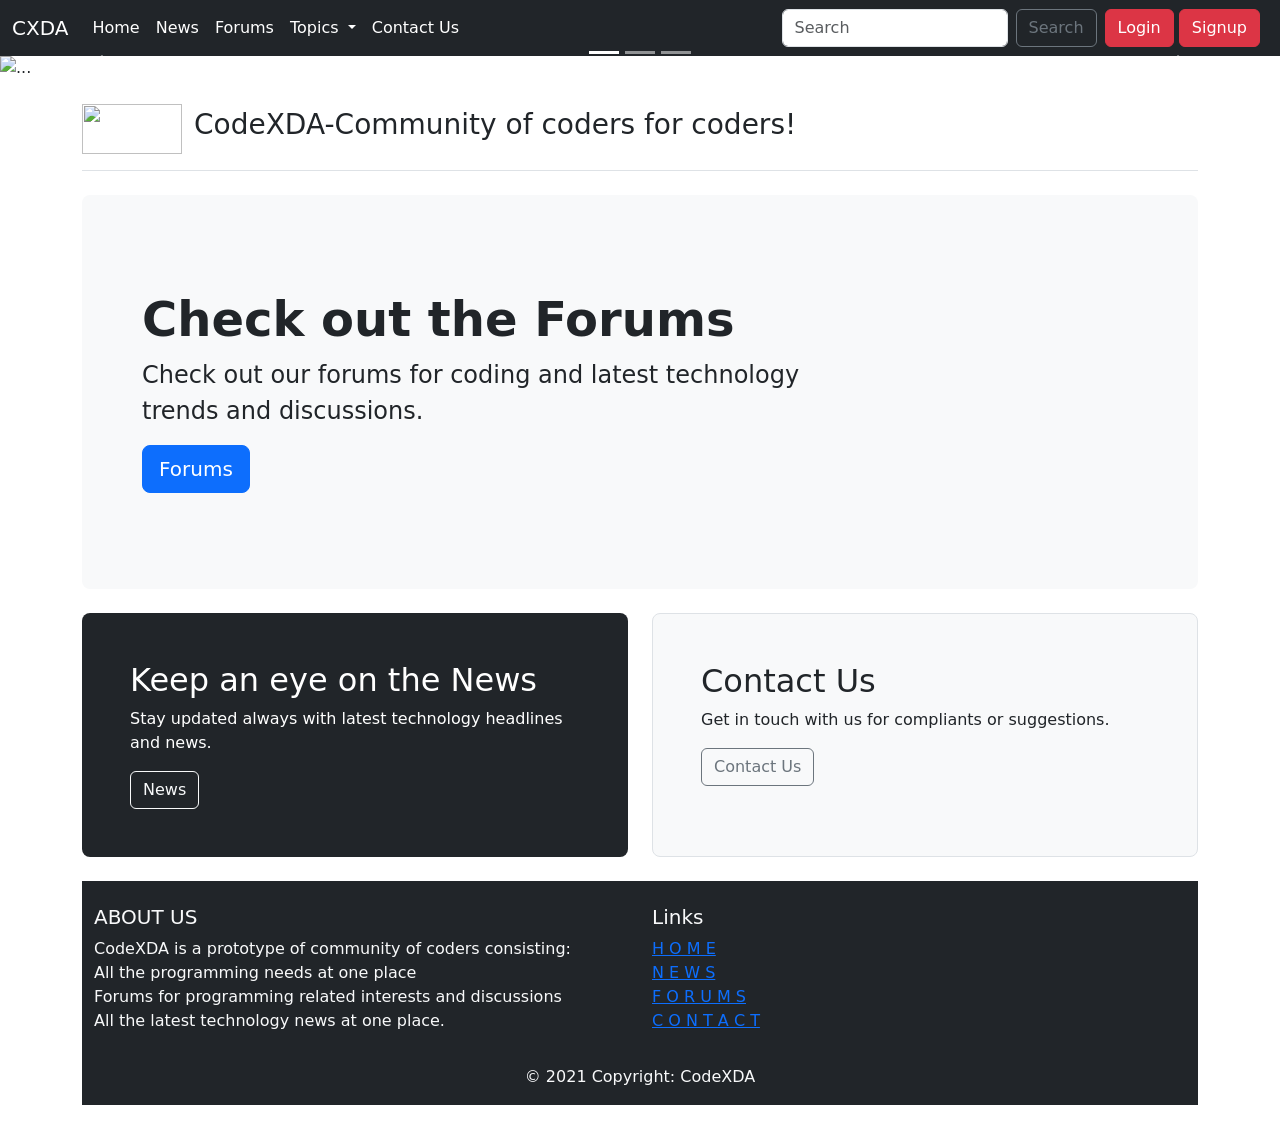
==== index.html @ 7402e962 "Update index.html" ====
<!doctype html>
<html lang="en">

<head>
    <!-- Required meta tags -->
    <meta charset="utf-8">
    <meta name="viewport" content="width=device-width, initial-scale=1">

    <!-- Bootstrap CSS -->
    <link href="https://cdn.jsdelivr.net/npm/bootstrap@5.0.1/dist/css/bootstrap.min.css" rel="stylesheet"
        integrity="sha384-+0n0xVW2eSR5OomGNYDnhzAbDsOXxcvSN1TPprVMTNDbiYZCxYbOOl7+AMvyTG2x" crossorigin="anonymous">

    <title>CodeXDA</title>
    <meta name="theme-color" content="#ff0000"/>
    <link rel="manifest" href="/CodeXDA/manifest.json">
    <script src="/CodeXDA/app.js"></script>
</head>

<body>
    <nav class="navbar navbar-expand-lg navbar-dark bg-dark">
        <div class="container-fluid">
            <a class="navbar-brand" href="#">CXDA</a>
            <button class="navbar-toggler" type="button" data-bs-toggle="collapse"
                data-bs-target="#navbarSupportedContent" aria-controls="navbarSupportedContent" aria-expanded="false"
                aria-label="Toggle navigation">
                <span class="navbar-toggler-icon"></span>
            </button>
            <div class="collapse navbar-collapse" id="navbarSupportedContent">
                <ul class="navbar-nav me-auto mb-2 mb-lg-0">
                    <li class="nav-item">
                        <a class="nav-link active" aria-current="page" href="/CodeXDA/index.html">Home</a>
                    </li>
                    <li class="nav-item">
                        <a class="nav-link active" href="/CodeXDA/News.html">News</a>
                    </li>
                    <li class="nav-item">
                        <a class="nav-link active" href="/CodeXDA/Forums.html">Forums</a>
                    </li>
                    <li class="nav-item dropdown">
                        <a class="nav-link active dropdown-toggle" href="#" id="navbarDropdown" role="button"
                            data-bs-toggle="dropdown" aria-expanded="false">
                            Topics
                        </a>
                        <ul class="dropdown-menu" aria-labelledby="navbarDropdown">
                            <li><a class="dropdown-item" href="#">Core Programming</a></li>
                            <li><a class="dropdown-item" href="#">Web development</a></li>
                            <li><a class="dropdown-item" href="#">Front End</a></li>
                            <li><a class="dropdown-item" href="#">Back End</a></li>
                            <li>
                                <hr class="dropdown-divider">
                            </li>
                            <li><a class="dropdown-item" href="#">MORE</a></li>
                        </ul>
                    </li>
                    <li class="nav-item">
                        <a class="nav-link active" href="/CodeXDA/Contact.html">Contact Us</a>
                    </li>
                </ul>
                <form class="d-flex">
                    <input class="form-control me-2" type="search" placeholder="Search" aria-label="Search">
                    <button class="btn btn-outline-secondary" type="submit">Search</button>
                </form>
                <div class="mx-2">
                    <button class="btn btn-danger" data-bs-toggle="modal" data-bs-target="#loginModal">Login</button>
                    <button class="btn btn-danger" data-bs-toggle="modal" data-bs-target="#signupModal">Signup</button>
                </div>
            </div>
        </div>
    </nav>


    <!-- Modal -->
    <div class="modal fade" id="loginModal" tabindex="-1" aria-labelledby="loginModalLabel" aria-hidden="true">
        <div class="modal-dialog">
            <div class="modal-content">
                <div class="modal-header">
                    <h5 class="modal-title" id="login
                    ModalLabel">Login to CXDA</h5>
                    <button type="button" class="btn-close" data-bs-dismiss="modal" aria-label="Close"></button>
                </div>
                <div class="modal-body">
                    <form>
                        <div class="mb-3">
                            <label for="InputEmail1" class="form-label">Email address</label>
                            <input type="email" class="form-control" id="InputEmail1"
                                aria-describedby="emailHelp">
                            <div id="emailHelp" class="form-text">We'll never share your email with anyone else.</div>
                        </div>
                        <div class="mb-3">
                            <label for="InputPassword1" class="form-label">Password</label>
                            <input type="password" class="form-control" id="InputPassword1">
                        </div>
                        <div class="mb-3 form-check">
                            <input type="checkbox" class="form-check-input" id="Check1">
                            <label class="form-check-label" for="Check1">Remember me on this device.</label>
                        </div>
                        <button type="submit" class="btn btn-primary">Submit</button>
                    </form>
                </div>
                <div class="modal-footer">
                    <button type="button" class="btn btn-secondary" data-bs-dismiss="modal">Close</button>
                </div>
            </div>
        </div>
    </div>



    <!-- Modal -->
    <div class="modal fade" id="signupModal" tabindex="-1" aria-labelledby="signupModalLabel" aria-hidden="true">
        <div class="modal-dialog">
            <div class="modal-content">
                <div class="modal-header">
                    <h5 class="modal-title" id="signupModalLabel">Get an CXDA account</h5>
                    <button type="button" class="btn-close" data-bs-dismiss="modal" aria-label="Close"></button>
                </div>
                <div class="modal-body">
                    <form>
                        <div class="mb-3">
                            <label for="FormControlTextarea1" class="form-label">Full Name</label>
                            <textarea class="form-control" id="FormControlTextarea1" rows="1"></textarea>
                        </div>
                        <div class="mb-3">
                            <label for="exampleInputEmail" class="form-label">Email address</label>
                            <input type="email" class="form-control" id="exampleInputEmail"
                                aria-describedby="emailHelp">
                            <div id="emailHelp" class="form-text">We'll never share your email with anyone else.</div>
                        </div>
                        <div class="mb-3">
                            <label for="exampleInputPassword1" class="form-label">Password</label>
                            <input type="password" class="form-control" id="exampleInputPassword1">
                        </div>
                        <div class="mb-3">
                            <label for="InputPassword2" class="form-label">Confirm Password</label>
                            <input type="password" class="form-control" id="InputPassword2">
                        </div>
                        <button type="submit" class="btn btn-primary">Create account</button>
                    </form>
                </div>
                <div class="modal-footer">
                    <button type="button" class="btn btn-secondary" data-bs-dismiss="modal">Close</button>
                </div>
            </div>
        </div>
    </div>

    <div id="carouselExampleCaptions" class="carousel slide" data-bs-ride="carousel">
        <div class="carousel-indicators">
            <button type="button" data-bs-target="#carouselExampleCaptions" data-bs-slide-to="0" class="active"
                aria-current="true" aria-label="Slide 1"></button>
            <button type="button" data-bs-target="#carouselExampleCaptions" data-bs-slide-to="1"
                aria-label="Slide 2"></button>
            <button type="button" data-bs-target="#carouselExampleCaptions" data-bs-slide-to="2"
                aria-label="Slide 3"></button>
        </div>
        <div class="carousel-inner">
            <div class="carousel-item active">
                <img src="/CodeXDA/images/1.jpg" class="d-block w-100" alt="...">
                <div class="carousel-caption d-none d-md-block">
                    <h2>All about Programming</h2>
                    <p>All the coding you want in one place.</p>
                </div>
            </div>
            <div class="carousel-item">
                <img src="/CodeXDA/images/2.jpg" class="d-block w-100" alt="...">
                <div class="carousel-caption d-none d-md-block">
                    <h2>Programming Forums</h2>
                    <p>Forums for programming interests and discussions.</p>
                </div>
            </div>
            <div class="carousel-item">
                <img src="https://source.unsplash.com/1600x600/?computer,technology,cryptocurrency"
                    class="d-block w-100" alt="...">
                <div class="carousel-caption d-none d-md-block">
                    <h1>Tech News</h1>
                    <h5>Latest technology trends and news.</h5>
                </div>
            </div>
        </div>
        <button class="carousel-control-prev" type="button" data-bs-target="#carouselExampleCaptions"
            data-bs-slide="prev">
            <span class="carousel-control-prev-icon" aria-hidden="true"></span>
            <span class="visually-hidden">Previous</span>
        </button>
        <button class="carousel-control-next" type="button" data-bs-target="#carouselExampleCaptions"
            data-bs-slide="next">
            <span class="carousel-control-next-icon" aria-hidden="true"></span>
            <span class="visually-hidden">Next</span>
        </button>
    </div>

    <div class="container py-4">
        <header class="pb-3 mb-4 border-bottom">
            <a href="/" class="d-flex align-items-center text-dark text-decoration-none">
                <img src="/CodeXDA/images/logo.jpg" alt="" class="src" width="100" height="50" class="me-2" viewBox="0 0 118 94"
                    role="img">
                <title>CodeXDA</title>
                <path fill-rule="evenodd" clip-rule="evenodd"
                    d="M24.509 0c-6.733 0-11.715 5.893-11.492 12.284.214 6.14-.064 14.092-2.066 20.577C8.943 39.365 5.547 43.485 0 44.014v5.972c5.547.529 8.943 4.649 10.951 11.153 2.002 6.485 2.28 14.437 2.066 20.577C12.794 88.106 17.776 94 24.51 94H93.5c6.733 0 11.714-5.893 11.491-12.284-.214-6.14.064-14.092 2.066-20.577 2.009-6.504 5.396-10.624 10.943-11.153v-5.972c-5.547-.529-8.934-4.649-10.943-11.153-2.002-6.484-2.28-14.437-2.066-20.577C105.214 5.894 100.233 0 93.5 0H24.508zM80 57.863C80 66.663 73.436 72 62.543 72H44a2 2 0 01-2-2V24a2 2 0 012-2h18.437c9.083 0 15.044 4.92 15.044 12.474 0 5.302-4.01 10.049-9.119 10.88v.277C75.317 46.394 80 51.21 80 57.863zM60.521 28.34H49.948v14.934h8.905c6.884 0 10.68-2.772 10.68-7.727 0-4.643-3.264-7.207-9.012-7.207zM49.948 49.2v16.458H60.91c7.167 0 10.964-2.876 10.964-8.281 0-5.406-3.903-8.178-11.425-8.178H49.948z"
                    fill="currentColor"></path>
                <div class="container">
                    <span class="fs-4">
                        <h3>CodeXDA-Community of coders for coders!</h3>
                    </span>
                </div>
            </a>

        </header>

        <div class="p-5 mb-4 bg-light rounded-3">
            <div class="container-fluid py-5">
                <h1 class="display-5 fw-bold">Check out the Forums</h1>
                <p class="col-md-8 fs-4">Check out our forums for coding and latest technology trends and discussions.
                </p>
                <a href="/CodeXDA/Forums.html" class="btn btn-primary btn-lg" type="button">Forums</a>
            </div>
        </div>

        <div class="row align-items-md-stretch">
            <div class="col-md-6">
                <div class="h-100 p-5 text-white bg-dark rounded-3">
                    <h2>Keep an eye on the News</h2>
                    <p>Stay updated always with latest technology headlines and news.</p>
                    <a href="/CodeXDA/News.html" class="btn btn-outline-light" type="button">News</a>
                </div>
            </div>
            <div class="col-md-6">
                <div class="h-100 p-5 bg-light border rounded-3">
                    <h2>Contact Us</h2>
                    <p>Get in touch with us for compliants or suggestions.</p>
                    <a href="/CodeXDA/Contact.html" class="btn btn-outline-secondary" type="button">Contact Us</a>
                </div>
            </div>
        </div>
        <br>
        <footer class="page-footer font-small text-light bg-dark pt-4">

            <!-- Footer Links -->
            <div class="container-fluid">

                <!-- Grid row -->
                <div class="row">

                    <!-- Grid column -->
                    <div class="col-md-6 mt-md-0 mt-3">

                        <!-- Content -->
                        <h5 class="text-uppercase">About us</h5>
                        <p>CodeXDA is a prototype of community of coders consisting:<br>
                            All the programming needs at one place<br>
                            Forums for programming related interests and discussions<br>
                            All the latest technology news at one place.
                        </p>

                    </div>
                    <!-- Grid column -->

                    <hr class="w-100 d-md-none pb-3">

                    <!-- Grid column -->
                    <div class="col-md-3 mb-md-0 mb-3">

                        <!-- Links -->
                        <h5>Links</h5>

                        <ul class="list-unstyled">
                            <li>
                                <a href="/CodeXDA/index.html">H O M E</a>
                            </li>
                            <li>
                                <a href="/CodeXDA/News.html">N E W S</a>
                            </li>
                            <li>
                                <a href="/CodeXDA/Forums.html">F O R U M S</a>
                            </li>
                            <li>
                                <a href="/CodeXDA/Contact.html">C O N T A C T</a>
                            </li>
                        </ul>

                    </div>
                    <!-- Grid column -->

                </div>
                <!-- Grid row -->

            </div>
            <!-- Footer Links -->

            <!-- Copyright -->
            <div class="footer-copyright text-center py-3">© 2021 Copyright:
                <a>CodeXDA</a>
            </div>
    </div>

    <!-- Optional JavaScript; choose one of the two! -->

    <!-- Option 1: Bootstrap Bundle with Popper -->
    <script src="https://cdn.jsdelivr.net/npm/bootstrap@5.0.1/dist/js/bootstrap.bundle.min.js"
        integrity="sha384-gtEjrD/SeCtmISkJkNUaaKMoLD0//ElJ19smozuHV6z3Iehds+3Ulb9Bn9Plx0x4"
        crossorigin="anonymous"></script>

    <!-- Option 2: Separate Popper and Bootstrap JS -->
    <!--
    <script src="https://cdn.jsdelivr.net/npm/@popperjs/core@2.9.2/dist/umd/popper.min.js" integrity="sha384-IQsoLXl5PILFhosVNubq5LC7Qb9DXgDA9i+tQ8Zj3iwWAwPtgFTxbJ8NT4GN1R8p" crossorigin="anonymous"></script>
    <script src="https://cdn.jsdelivr.net/npm/bootstrap@5.0.1/dist/js/bootstrap.min.js" integrity="sha384-Atwg2Pkwv9vp0ygtn1JAojH0nYbwNJLPhwyoVbhoPwBhjQPR5VtM2+xf0Uwh9KtT" crossorigin="anonymous"></script>
    -->
</body>

</html>
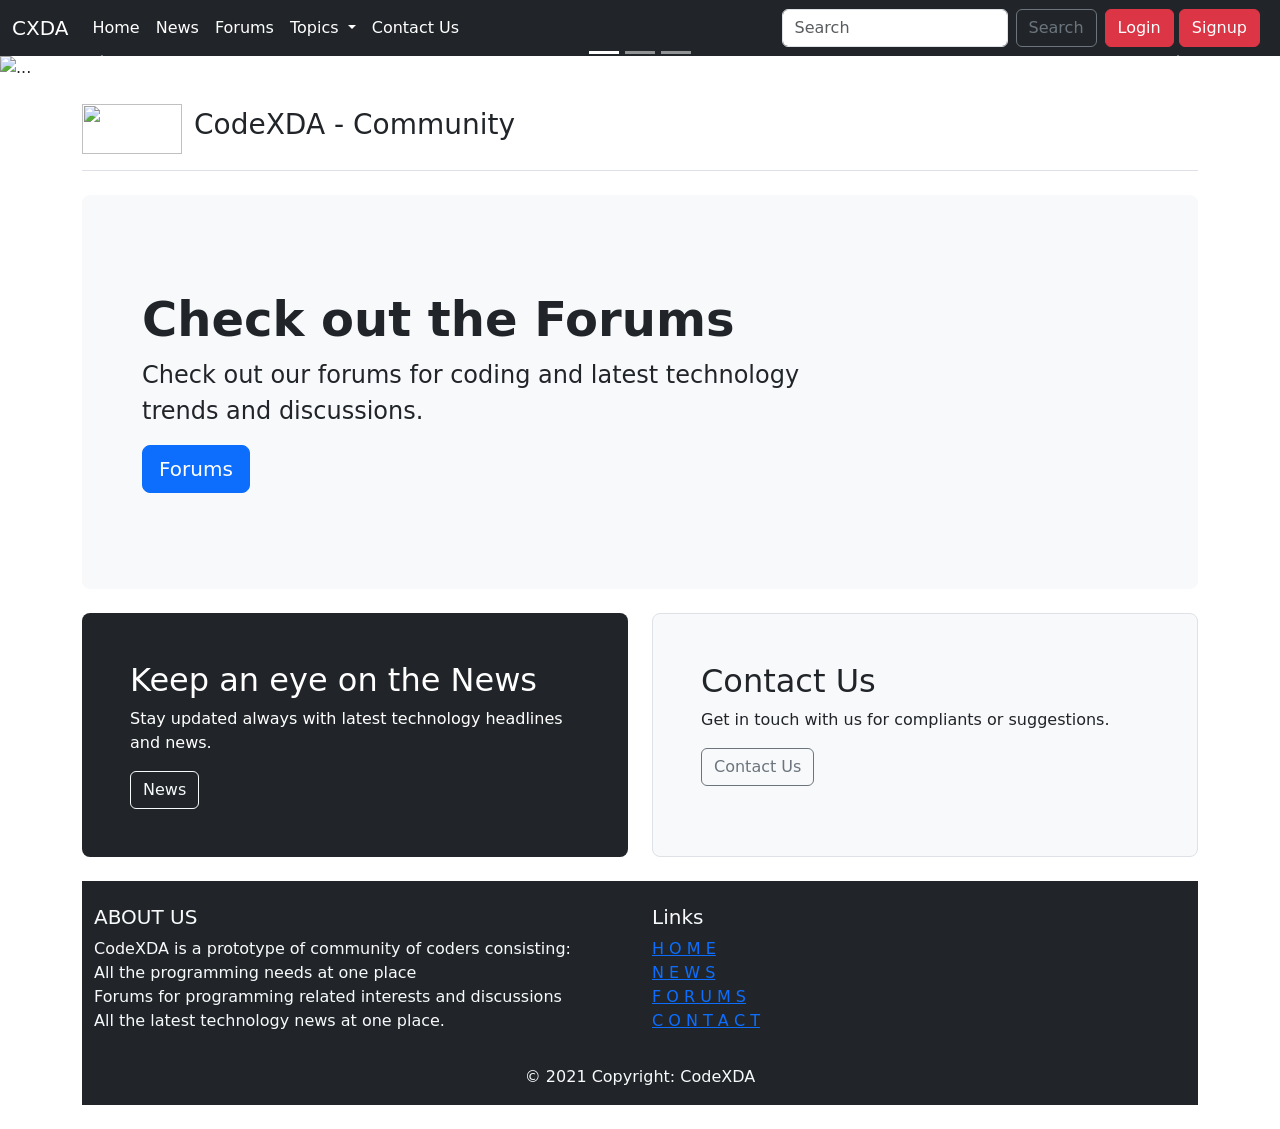
==== commit 633f3111: "Update index.html" ====
--- a/index.html
+++ b/index.html
@@ -200,7 +200,7 @@
                     fill="currentColor"></path>
                 <div class="container">
                     <span class="fs-4">
-                        <h3>CodeXDA-Community of coders for coders!</h3>
+                        <h3>CodeXDA - Community</h3>
                     </span>
                 </div>
             </a>
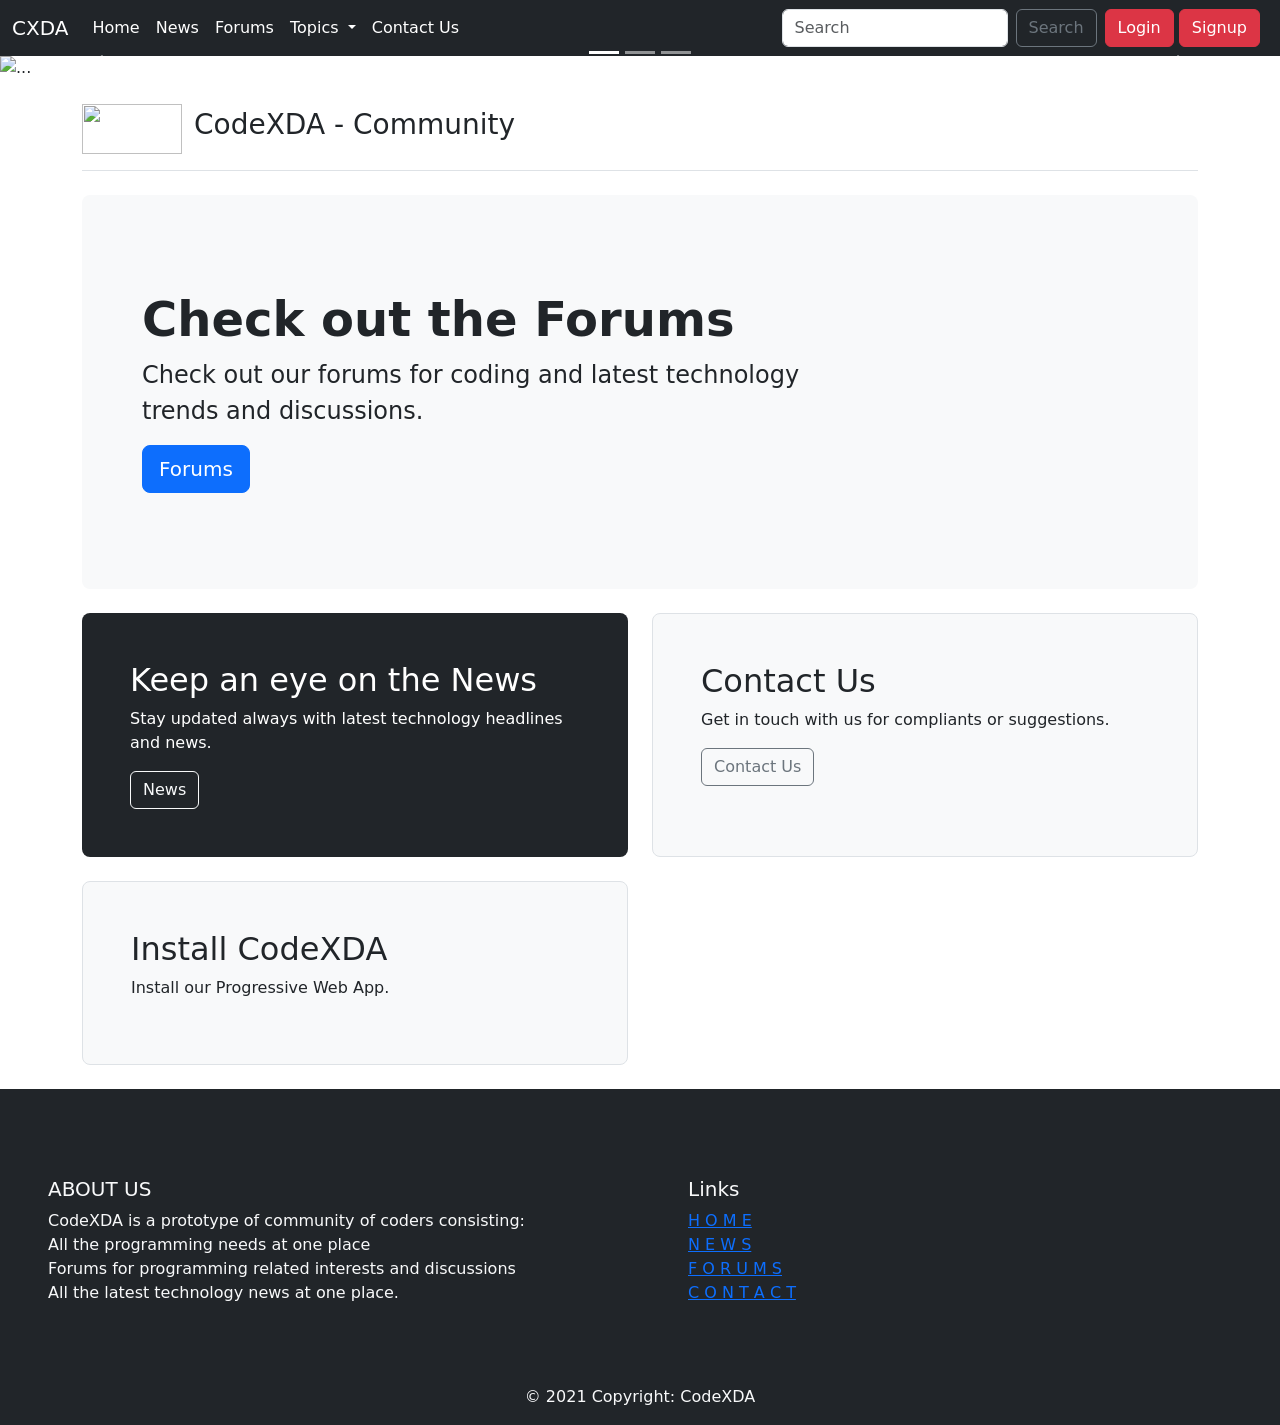
==== commit f23a7888: "Update index.html" ====
--- a/index.html
+++ b/index.html
@@ -11,7 +11,8 @@
         integrity="sha384-+0n0xVW2eSR5OomGNYDnhzAbDsOXxcvSN1TPprVMTNDbiYZCxYbOOl7+AMvyTG2x" crossorigin="anonymous">
 
     <title>CodeXDA</title>
-    <meta name="theme-color" content="#ff0000"/>
+    <meta name="theme-color" content="#000000" />
+    <link rel="apple-touch-icon" href="/CodeXDA/images/icons-192.png">
     <link rel="manifest" href="/CodeXDA/manifest.json">
     <script src="/CodeXDA/app.js"></script>
 </head>
@@ -233,78 +234,92 @@
             </div>
         </div>
         <br>
-        <footer class="page-footer font-small text-light bg-dark pt-4">
-
-            <!-- Footer Links -->
-            <div class="container-fluid">
-
-                <!-- Grid row -->
-                <div class="row">
-
-                    <!-- Grid column -->
-                    <div class="col-md-6 mt-md-0 mt-3">
-
-                        <!-- Content -->
-                        <h5 class="text-uppercase">About us</h5>
-                        <p>CodeXDA is a prototype of community of coders consisting:<br>
-                            All the programming needs at one place<br>
-                            Forums for programming related interests and discussions<br>
-                            All the latest technology news at one place.
-                        </p>
-
-                    </div>
-                    <!-- Grid column -->
-
-                    <hr class="w-100 d-md-none pb-3">
-
-                    <!-- Grid column -->
-                    <div class="col-md-3 mb-md-0 mb-3">
-
-                        <!-- Links -->
-                        <h5>Links</h5>
-
-                        <ul class="list-unstyled">
-                            <li>
-                                <a href="/CodeXDA/index.html">H O M E</a>
-                            </li>
-                            <li>
-                                <a href="/CodeXDA/News.html">N E W S</a>
-                            </li>
-                            <li>
-                                <a href="/CodeXDA/Forums.html">F O R U M S</a>
-                            </li>
-                            <li>
-                                <a href="/CodeXDA/Contact.html">C O N T A C T</a>
-                            </li>
-                        </ul>
-
-                    </div>
-                    <!-- Grid column -->
-
-                </div>
-                <!-- Grid row -->
-
-            </div>
-            <!-- Footer Links -->
-
-            <!-- Copyright -->
-            <div class="footer-copyright text-center py-3">© 2021 Copyright:
-                <a>CodeXDA</a>
-            </div>
+        <div class="row align-items-md-stretch">
+            <div class="col-md-6">
+                <div class="h-100 p-5 bg-light border rounded-3">
+                    <h2>Install CodeXDA</h2>
+                    <p>Install our Progressive Web App.</p>
+                    <a href="#" id="install" class="btn btn-outline-secondary" type="button" hidden>Install App
+                        <svg height="24" width="24">
+                            <use xlink:href="#homescreen" />
+                        </svg>
+                    </a>
+                </div>
+            </div>
+        </div>
     </div>
-
-    <!-- Optional JavaScript; choose one of the two! -->
-
-    <!-- Option 1: Bootstrap Bundle with Popper -->
+    <footer class="page-footer font-small text-light bg-dark pt-4">
+
+        <!-- Footer Links -->
+        <div class="container-fluid">
+
+            <!-- Grid row -->
+            <div class="row">
+
+                <!-- Grid column -->
+                <div class="col-md-6 mt-3 p-5">
+
+                    <!-- Content -->
+                    <h5 class="text-uppercase">About us</h5>
+                    <p>CodeXDA is a prototype of community of coders consisting:<br>
+                        All the programming needs at one place<br>
+                        Forums for programming related interests and discussions<br>
+                        All the latest technology news at one place.
+                    </p>
+
+                </div>
+                <!-- Grid column -->
+
+                <hr class="w-100 d-md-none pb-3">
+
+                <!-- Grid column -->
+                <div class="col-md-3 mt-3 p-5">
+
+                    <!-- Links -->
+                    <h5>Links</h5>
+
+                    <ul class="list-unstyled">
+                        <li>
+                            <a href="/CodeXDA/index.html">H O M E</a>
+                        </li>
+                        <li>
+                            <a href="/CodeXDA/News.html">N E W S</a>
+                        </li>
+                        <li>
+                            <a href="/CodeXDA/Forums.html">F O R U M S</a>
+                        </li>
+                        <li>
+                            <a href="/CodeXDA/Contact.html">C O N T A C T</a>
+                        </li>
+                    </ul>
+
+                </div>
+                <!-- Grid column -->
+
+            </div>
+            <!-- Grid row -->
+
+        </div>
+        <!-- Footer Links -->
+
+        <!-- Copyright -->
+        <div class="footer-copyright text-center py-3">© 2021 Copyright:
+            <a>CodeXDA</a>
+        </div>
+    </footer>
+
+    <svg style="display: none;">
+        <symbol id="homescreen">
+            <path fill="none" d="M0 0h24v24H0V0z" />
+            <path
+                d="M18 1.01L8 1c-1.1 0-2 .9-2 2v3h2V5h10v14H8v-1H6v3c0 1.1.9 2 2 2h10c1.1 0 2-.9 2-2V3c0-1.1-.9-1.99-2-1.99zM10 15h2V8H5v2h3.59L3 15.59 4.41 17 10 11.41z" />
+            <path fill="none" d="M0 0h24v24H0V0z" />
+        </symbol>
+    </svg>
+
     <script src="https://cdn.jsdelivr.net/npm/bootstrap@5.0.1/dist/js/bootstrap.bundle.min.js"
         integrity="sha384-gtEjrD/SeCtmISkJkNUaaKMoLD0//ElJ19smozuHV6z3Iehds+3Ulb9Bn9Plx0x4"
         crossorigin="anonymous"></script>
-
-    <!-- Option 2: Separate Popper and Bootstrap JS -->
-    <!--
-    <script src="https://cdn.jsdelivr.net/npm/@popperjs/core@2.9.2/dist/umd/popper.min.js" integrity="sha384-IQsoLXl5PILFhosVNubq5LC7Qb9DXgDA9i+tQ8Zj3iwWAwPtgFTxbJ8NT4GN1R8p" crossorigin="anonymous"></script>
-    <script src="https://cdn.jsdelivr.net/npm/bootstrap@5.0.1/dist/js/bootstrap.min.js" integrity="sha384-Atwg2Pkwv9vp0ygtn1JAojH0nYbwNJLPhwyoVbhoPwBhjQPR5VtM2+xf0Uwh9KtT" crossorigin="anonymous"></script>
-    -->
 </body>
 
 </html>
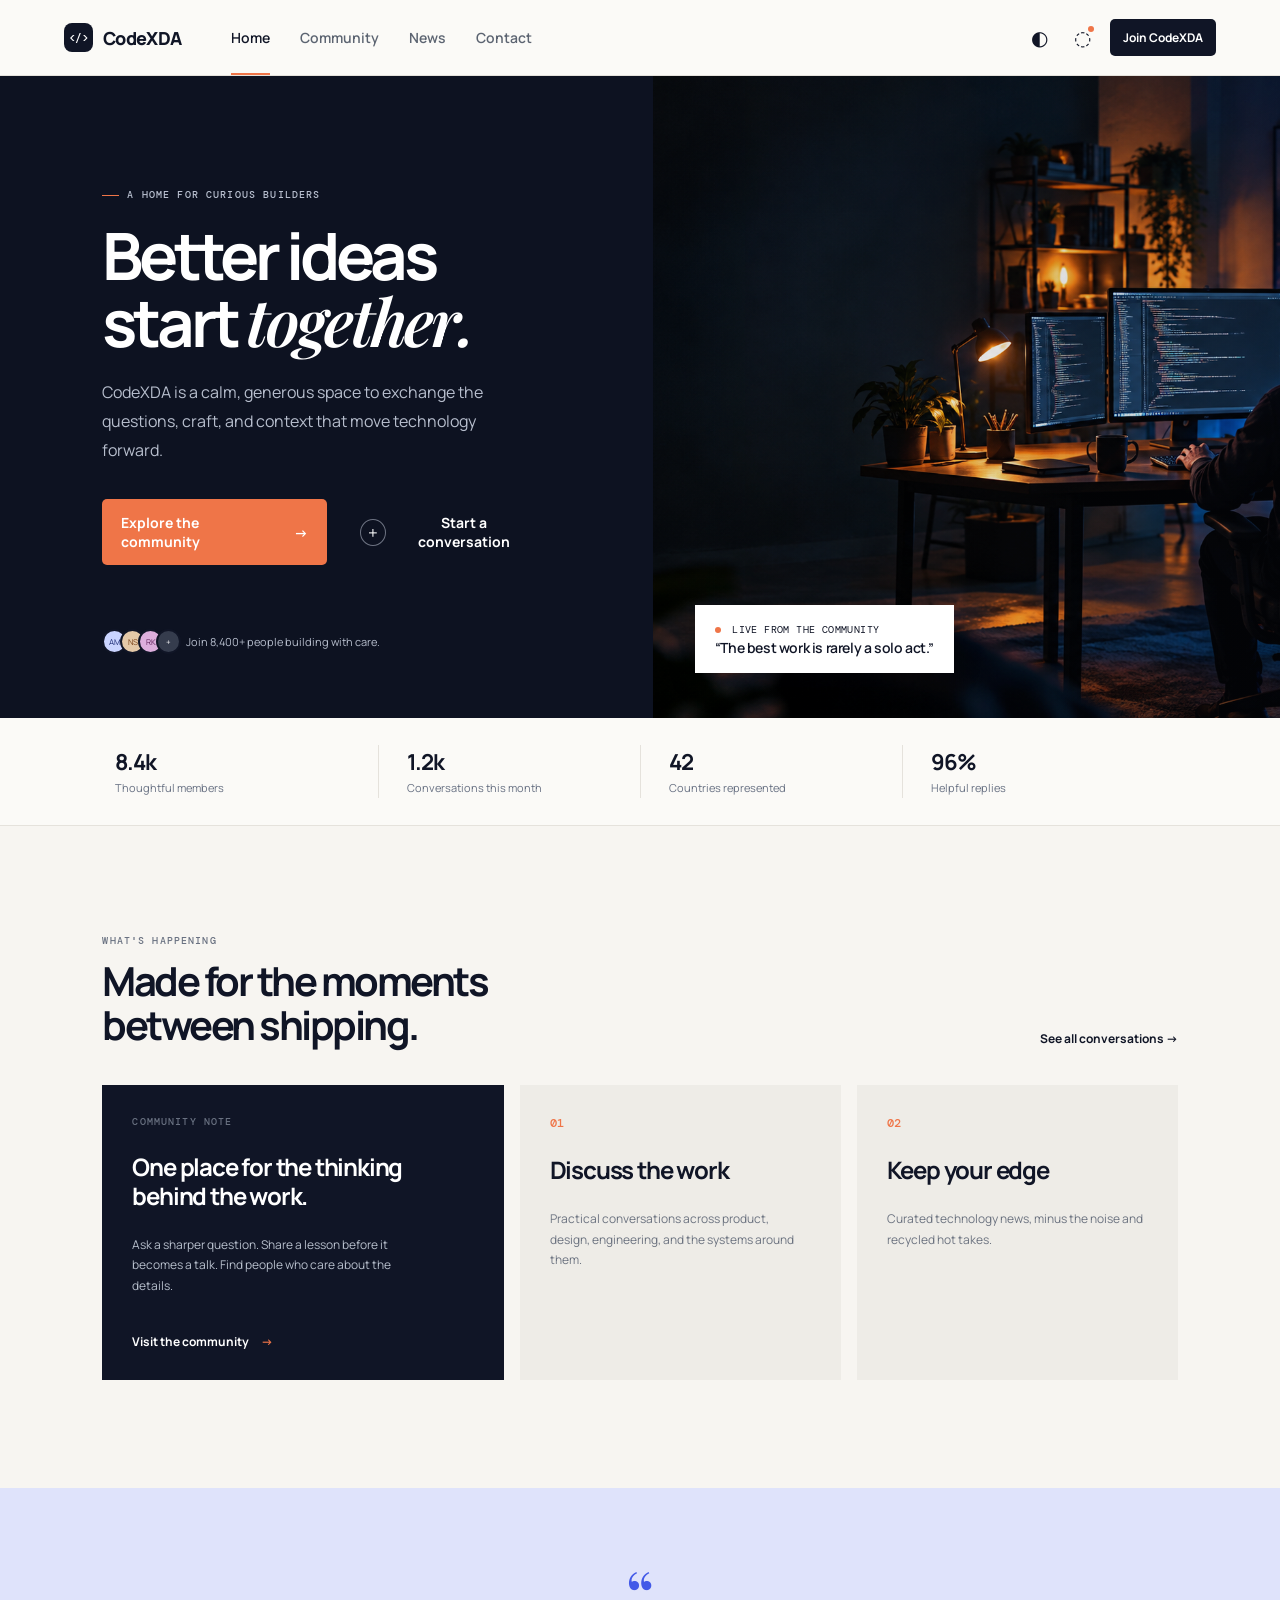
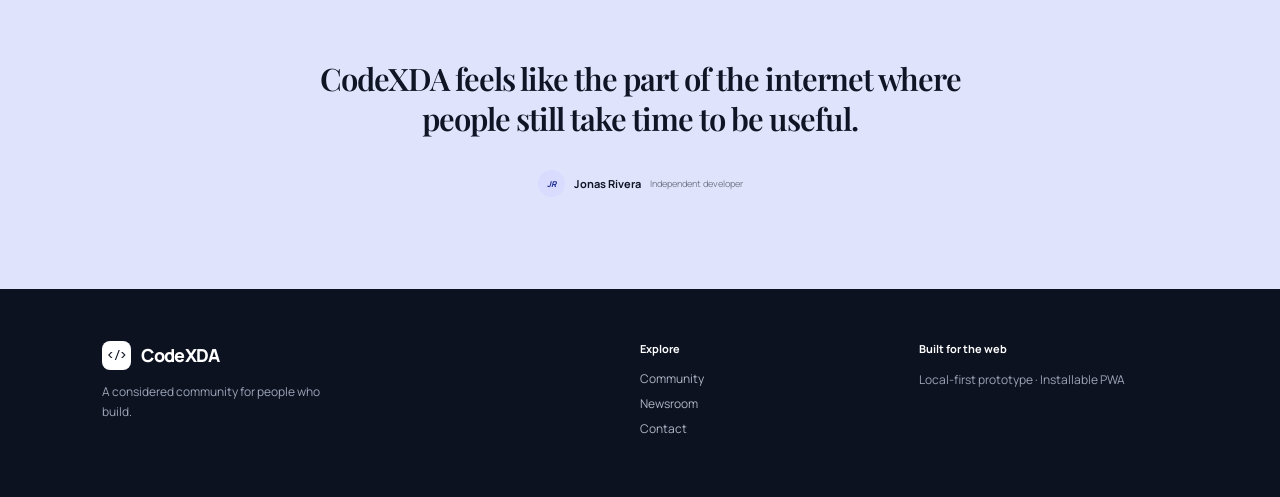
==== commit a06861cf: "changes" ====
--- a/index.html
+++ b/index.html
@@ -1,325 +1,9 @@
-<!doctype html>
-<html lang="en">
-
-<head>
-    <!-- Required meta tags -->
-    <meta charset="utf-8">
-    <meta name="viewport" content="width=device-width, initial-scale=1">
-
-    <!-- Bootstrap CSS -->
-    <link href="https://cdn.jsdelivr.net/npm/bootstrap@5.0.1/dist/css/bootstrap.min.css" rel="stylesheet"
-        integrity="sha384-+0n0xVW2eSR5OomGNYDnhzAbDsOXxcvSN1TPprVMTNDbiYZCxYbOOl7+AMvyTG2x" crossorigin="anonymous">
-
-    <title>CodeXDA</title>
-    <meta name="theme-color" content="#000000" />
-    <link rel="apple-touch-icon" href="/CodeXDA/images/icons-192.png">
-    <link rel="manifest" href="/CodeXDA/manifest.json">
-    <script src="/CodeXDA/app.js"></script>
-</head>
-
-<body>
-    <nav class="navbar navbar-expand-lg navbar-dark bg-dark">
-        <div class="container-fluid">
-            <a class="navbar-brand" href="#">CXDA</a>
-            <button class="navbar-toggler" type="button" data-bs-toggle="collapse"
-                data-bs-target="#navbarSupportedContent" aria-controls="navbarSupportedContent" aria-expanded="false"
-                aria-label="Toggle navigation">
-                <span class="navbar-toggler-icon"></span>
-            </button>
-            <div class="collapse navbar-collapse" id="navbarSupportedContent">
-                <ul class="navbar-nav me-auto mb-2 mb-lg-0">
-                    <li class="nav-item">
-                        <a class="nav-link active" aria-current="page" href="/CodeXDA/index.html">Home</a>
-                    </li>
-                    <li class="nav-item">
-                        <a class="nav-link active" href="/CodeXDA/News.html">News</a>
-                    </li>
-                    <li class="nav-item">
-                        <a class="nav-link active" href="/CodeXDA/Forums.html">Forums</a>
-                    </li>
-                    <li class="nav-item dropdown">
-                        <a class="nav-link active dropdown-toggle" href="#" id="navbarDropdown" role="button"
-                            data-bs-toggle="dropdown" aria-expanded="false">
-                            Topics
-                        </a>
-                        <ul class="dropdown-menu" aria-labelledby="navbarDropdown">
-                            <li><a class="dropdown-item" href="#">Core Programming</a></li>
-                            <li><a class="dropdown-item" href="#">Web development</a></li>
-                            <li><a class="dropdown-item" href="#">Front End</a></li>
-                            <li><a class="dropdown-item" href="#">Back End</a></li>
-                            <li>
-                                <hr class="dropdown-divider">
-                            </li>
-                            <li><a class="dropdown-item" href="#">MORE</a></li>
-                        </ul>
-                    </li>
-                    <li class="nav-item">
-                        <a class="nav-link active" href="/CodeXDA/Contact.html">Contact Us</a>
-                    </li>
-                </ul>
-                <form class="d-flex">
-                    <input class="form-control me-2" type="search" placeholder="Search" aria-label="Search">
-                    <button class="btn btn-outline-secondary" type="submit">Search</button>
-                </form>
-                <div class="mx-2">
-                    <button class="btn btn-danger" data-bs-toggle="modal" data-bs-target="#loginModal">Login</button>
-                    <button class="btn btn-danger" data-bs-toggle="modal" data-bs-target="#signupModal">Signup</button>
-                </div>
-            </div>
-        </div>
-    </nav>
-
-
-    <!-- Modal -->
-    <div class="modal fade" id="loginModal" tabindex="-1" aria-labelledby="loginModalLabel" aria-hidden="true">
-        <div class="modal-dialog">
-            <div class="modal-content">
-                <div class="modal-header">
-                    <h5 class="modal-title" id="login
-                    ModalLabel">Login to CXDA</h5>
-                    <button type="button" class="btn-close" data-bs-dismiss="modal" aria-label="Close"></button>
-                </div>
-                <div class="modal-body">
-                    <form>
-                        <div class="mb-3">
-                            <label for="InputEmail1" class="form-label">Email address</label>
-                            <input type="email" class="form-control" id="InputEmail1"
-                                aria-describedby="emailHelp">
-                            <div id="emailHelp" class="form-text">We'll never share your email with anyone else.</div>
-                        </div>
-                        <div class="mb-3">
-                            <label for="InputPassword1" class="form-label">Password</label>
-                            <input type="password" class="form-control" id="InputPassword1">
-                        </div>
-                        <div class="mb-3 form-check">
-                            <input type="checkbox" class="form-check-input" id="Check1">
-                            <label class="form-check-label" for="Check1">Remember me on this device.</label>
-                        </div>
-                        <button type="submit" class="btn btn-primary">Submit</button>
-                    </form>
-                </div>
-                <div class="modal-footer">
-                    <button type="button" class="btn btn-secondary" data-bs-dismiss="modal">Close</button>
-                </div>
-            </div>
-        </div>
-    </div>
-
-
-
-    <!-- Modal -->
-    <div class="modal fade" id="signupModal" tabindex="-1" aria-labelledby="signupModalLabel" aria-hidden="true">
-        <div class="modal-dialog">
-            <div class="modal-content">
-                <div class="modal-header">
-                    <h5 class="modal-title" id="signupModalLabel">Get an CXDA account</h5>
-                    <button type="button" class="btn-close" data-bs-dismiss="modal" aria-label="Close"></button>
-                </div>
-                <div class="modal-body">
-                    <form>
-                        <div class="mb-3">
-                            <label for="FormControlTextarea1" class="form-label">Full Name</label>
-                            <textarea class="form-control" id="FormControlTextarea1" rows="1"></textarea>
-                        </div>
-                        <div class="mb-3">
-                            <label for="exampleInputEmail" class="form-label">Email address</label>
-                            <input type="email" class="form-control" id="exampleInputEmail"
-                                aria-describedby="emailHelp">
-                            <div id="emailHelp" class="form-text">We'll never share your email with anyone else.</div>
-                        </div>
-                        <div class="mb-3">
-                            <label for="exampleInputPassword1" class="form-label">Password</label>
-                            <input type="password" class="form-control" id="exampleInputPassword1">
-                        </div>
-                        <div class="mb-3">
-                            <label for="InputPassword2" class="form-label">Confirm Password</label>
-                            <input type="password" class="form-control" id="InputPassword2">
-                        </div>
-                        <button type="submit" class="btn btn-primary">Create account</button>
-                    </form>
-                </div>
-                <div class="modal-footer">
-                    <button type="button" class="btn btn-secondary" data-bs-dismiss="modal">Close</button>
-                </div>
-            </div>
-        </div>
-    </div>
-
-    <div id="carouselExampleCaptions" class="carousel slide" data-bs-ride="carousel">
-        <div class="carousel-indicators">
-            <button type="button" data-bs-target="#carouselExampleCaptions" data-bs-slide-to="0" class="active"
-                aria-current="true" aria-label="Slide 1"></button>
-            <button type="button" data-bs-target="#carouselExampleCaptions" data-bs-slide-to="1"
-                aria-label="Slide 2"></button>
-            <button type="button" data-bs-target="#carouselExampleCaptions" data-bs-slide-to="2"
-                aria-label="Slide 3"></button>
-        </div>
-        <div class="carousel-inner">
-            <div class="carousel-item active">
-                <img src="/CodeXDA/images/1.jpg" class="d-block w-100" alt="...">
-                <div class="carousel-caption d-none d-md-block">
-                    <h2>All about Programming</h2>
-                    <p>All the coding you want in one place.</p>
-                </div>
-            </div>
-            <div class="carousel-item">
-                <img src="/CodeXDA/images/2.jpg" class="d-block w-100" alt="...">
-                <div class="carousel-caption d-none d-md-block">
-                    <h2>Programming Forums</h2>
-                    <p>Forums for programming interests and discussions.</p>
-                </div>
-            </div>
-            <div class="carousel-item">
-                <img src="https://source.unsplash.com/1600x600/?computer,technology,cryptocurrency"
-                    class="d-block w-100" alt="...">
-                <div class="carousel-caption d-none d-md-block">
-                    <h1>Tech News</h1>
-                    <h5>Latest technology trends and news.</h5>
-                </div>
-            </div>
-        </div>
-        <button class="carousel-control-prev" type="button" data-bs-target="#carouselExampleCaptions"
-            data-bs-slide="prev">
-            <span class="carousel-control-prev-icon" aria-hidden="true"></span>
-            <span class="visually-hidden">Previous</span>
-        </button>
-        <button class="carousel-control-next" type="button" data-bs-target="#carouselExampleCaptions"
-            data-bs-slide="next">
-            <span class="carousel-control-next-icon" aria-hidden="true"></span>
-            <span class="visually-hidden">Next</span>
-        </button>
-    </div>
-
-    <div class="container py-4">
-        <header class="pb-3 mb-4 border-bottom">
-            <a href="/" class="d-flex align-items-center text-dark text-decoration-none">
-                <img src="/CodeXDA/images/logo.jpg" alt="" class="src" width="100" height="50" class="me-2" viewBox="0 0 118 94"
-                    role="img">
-                <title>CodeXDA</title>
-                <path fill-rule="evenodd" clip-rule="evenodd"
-                    d="M24.509 0c-6.733 0-11.715 5.893-11.492 12.284.214 6.14-.064 14.092-2.066 20.577C8.943 39.365 5.547 43.485 0 44.014v5.972c5.547.529 8.943 4.649 10.951 11.153 2.002 6.485 2.28 14.437 2.066 20.577C12.794 88.106 17.776 94 24.51 94H93.5c6.733 0 11.714-5.893 11.491-12.284-.214-6.14.064-14.092 2.066-20.577 2.009-6.504 5.396-10.624 10.943-11.153v-5.972c-5.547-.529-8.934-4.649-10.943-11.153-2.002-6.484-2.28-14.437-2.066-20.577C105.214 5.894 100.233 0 93.5 0H24.508zM80 57.863C80 66.663 73.436 72 62.543 72H44a2 2 0 01-2-2V24a2 2 0 012-2h18.437c9.083 0 15.044 4.92 15.044 12.474 0 5.302-4.01 10.049-9.119 10.88v.277C75.317 46.394 80 51.21 80 57.863zM60.521 28.34H49.948v14.934h8.905c6.884 0 10.68-2.772 10.68-7.727 0-4.643-3.264-7.207-9.012-7.207zM49.948 49.2v16.458H60.91c7.167 0 10.964-2.876 10.964-8.281 0-5.406-3.903-8.178-11.425-8.178H49.948z"
-                    fill="currentColor"></path>
-                <div class="container">
-                    <span class="fs-4">
-                        <h3>CodeXDA - Community</h3>
-                    </span>
-                </div>
-            </a>
-
-        </header>
-
-        <div class="p-5 mb-4 bg-light rounded-3">
-            <div class="container-fluid py-5">
-                <h1 class="display-5 fw-bold">Check out the Forums</h1>
-                <p class="col-md-8 fs-4">Check out our forums for coding and latest technology trends and discussions.
-                </p>
-                <a href="/CodeXDA/Forums.html" class="btn btn-primary btn-lg" type="button">Forums</a>
-            </div>
-        </div>
-
-        <div class="row align-items-md-stretch">
-            <div class="col-md-6">
-                <div class="h-100 p-5 text-white bg-dark rounded-3">
-                    <h2>Keep an eye on the News</h2>
-                    <p>Stay updated always with latest technology headlines and news.</p>
-                    <a href="/CodeXDA/News.html" class="btn btn-outline-light" type="button">News</a>
-                </div>
-            </div>
-            <div class="col-md-6">
-                <div class="h-100 p-5 bg-light border rounded-3">
-                    <h2>Contact Us</h2>
-                    <p>Get in touch with us for compliants or suggestions.</p>
-                    <a href="/CodeXDA/Contact.html" class="btn btn-outline-secondary" type="button">Contact Us</a>
-                </div>
-            </div>
-        </div>
-        <br>
-        <div class="row align-items-md-stretch">
-            <div class="col-md-6">
-                <div class="h-100 p-5 bg-light border rounded-3">
-                    <h2>Install CodeXDA</h2>
-                    <p>Install our Progressive Web App.</p>
-                    <a href="#" id="install" class="btn btn-outline-secondary" type="button" hidden>Install App
-                        <svg height="24" width="24">
-                            <use xlink:href="#homescreen" />
-                        </svg>
-                    </a>
-                </div>
-            </div>
-        </div>
-    </div>
-    <footer class="page-footer font-small text-light bg-dark pt-4">
-
-        <!-- Footer Links -->
-        <div class="container-fluid">
-
-            <!-- Grid row -->
-            <div class="row">
-
-                <!-- Grid column -->
-                <div class="col-md-6 mt-3 p-5">
-
-                    <!-- Content -->
-                    <h5 class="text-uppercase">About us</h5>
-                    <p>CodeXDA is a prototype of community of coders consisting:<br>
-                        All the programming needs at one place<br>
-                        Forums for programming related interests and discussions<br>
-                        All the latest technology news at one place.
-                    </p>
-
-                </div>
-                <!-- Grid column -->
-
-                <hr class="w-100 d-md-none pb-3">
-
-                <!-- Grid column -->
-                <div class="col-md-3 mt-3 p-5">
-
-                    <!-- Links -->
-                    <h5>Links</h5>
-
-                    <ul class="list-unstyled">
-                        <li>
-                            <a href="/CodeXDA/index.html">H O M E</a>
-                        </li>
-                        <li>
-                            <a href="/CodeXDA/News.html">N E W S</a>
-                        </li>
-                        <li>
-                            <a href="/CodeXDA/Forums.html">F O R U M S</a>
-                        </li>
-                        <li>
-                            <a href="/CodeXDA/Contact.html">C O N T A C T</a>
-                        </li>
-                    </ul>
-
-                </div>
-                <!-- Grid column -->
-
-            </div>
-            <!-- Grid row -->
-
-        </div>
-        <!-- Footer Links -->
-
-        <!-- Copyright -->
-        <div class="footer-copyright text-center py-3">© 2021 Copyright:
-            <a>CodeXDA</a>
-        </div>
-    </footer>
-
-    <svg style="display: none;">
-        <symbol id="homescreen">
-            <path fill="none" d="M0 0h24v24H0V0z" />
-            <path
-                d="M18 1.01L8 1c-1.1 0-2 .9-2 2v3h2V5h10v14H8v-1H6v3c0 1.1.9 2 2 2h10c1.1 0 2-.9 2-2V3c0-1.1-.9-1.99-2-1.99zM10 15h2V8H5v2h3.59L3 15.59 4.41 17 10 11.41z" />
-            <path fill="none" d="M0 0h24v24H0V0z" />
-        </symbol>
-    </svg>
-
-    <script src="https://cdn.jsdelivr.net/npm/bootstrap@5.0.1/dist/js/bootstrap.bundle.min.js"
-        integrity="sha384-gtEjrD/SeCtmISkJkNUaaKMoLD0//ElJ19smozuHV6z3Iehds+3Ulb9Bn9Plx0x4"
-        crossorigin="anonymous"></script>
-</body>
-
-</html>
+<!doctype html>
+<html lang="en">
+<head>
+  <meta charset="utf-8"><meta name="viewport" content="width=device-width,initial-scale=1">
+  <meta name="theme-color" content="#0b1020"><meta name="description" content="A thoughtful community for people who build.">
+  <title>CodeXDA — Build together</title><link rel="manifest" href="manifest.json"><link rel="stylesheet" href="style.css?v=5">
+</head>
+<body><div id="app"></div><div id="toast" role="status" aria-live="polite"></div><script src="app.js?v=5"></script></body>
+</html>
--- a/style.css
+++ b/style.css
@@ -0,0 +1,7 @@
+@import url('https://fonts.googleapis.com/css2?family=DM+Mono:wght@400;500&family=Manrope:wght@400;500;600;700;800&family=Playfair+Display:ital,wght@0,600;0,700;1,600;1,700&display=swap');
+.modal-backdrop[hidden]{display:none!important}
+.news-list .news-item{grid-template-columns:35px 112px 1fr 22px}.news-thumb{width:112px;height:78px;object-fit:cover;background:#dde2f7;border-radius:2px}
+.notifications-panel[hidden]{display:none!important}
+.notifications-panel{position:absolute;right:max(5vw,32px);top:66px;width:310px;background:#fff;border:1px solid var(--line);box-shadow:var(--shadow);padding:17px;z-index:30}.notifications-panel>div{display:flex;justify-content:space-between;align-items:center;padding-bottom:11px;border-bottom:1px solid var(--line)}.notifications-panel>div b{font-size:13px}.notifications-panel>div button{background:transparent;font-size:19px;color:var(--muted)}.notifications-panel article{display:flex;gap:10px;padding:13px 0;border-bottom:1px solid var(--line)}.notifications-panel p{margin:0;font-size:11px;line-height:1.5}.notifications-panel small{display:block;color:var(--muted);margin-top:3px}.notifications-panel>a{display:block;padding-top:12px;color:var(--blue);font-size:11px;font-weight:700}
+body.dark{--ink:#eef2ff;--paper:#101526;--white:#171d30;--line:#2b3348;--muted:#aeb8c9;--soft:#1b2337;background:#101526;color:#eef2ff}body.dark .topbar,body.dark .stats{background:#101526}body.dark nav a,body.dark .icon-button,body.dark .account{color:#c3cbd9}body.dark .topbar{border-color:#2b3348}body.dark .feature-card,body.dark .page-intro,body.dark .composer-compact,body.dark .post,body.dark .people-card,body.dark .contact-form,body.dark .modal,body.dark .notifications-panel{background:#171d30;border-color:#2b3348}body.dark .feature-card.dark,body.dark .news-intro{background:#090d18}body.dark .feature-card p,body.dark .post-body,body.dark .reply p,body.dark .news-item p,body.dark .contact-copy>p,body.dark .page-intro p{color:#aeb8c9}body.dark .side-callout{background:#392a29;color:#f4ddd4}body.dark input,body.dark textarea,body.dark select{background:#101526;border-color:#34405a;color:#eef2ff}body.dark .topic-filter{color:#c3cbd9}body.dark .topic-filter.selected{background:#28315d;color:#dce0ff}body.dark .news-wrap{background:#101526}body.dark .news-item{border-color:#2b3348}body.dark .quote{background:#253059}body.dark .notifications-panel{color:#eef2ff}
+:root{--ink:#101526;--paper:#f7f5f1;--white:#fff;--line:#e5e2dc;--muted:#677082;--blue:#4259e8;--orange:#ef7548;--soft:#eeebe5;--shadow:0 14px 40px #13192a0d}*{box-sizing:border-box}body{margin:0;background:var(--paper);color:var(--ink);font-family:Manrope,Arial,sans-serif;font-size:14px}a{color:inherit;text-decoration:none}button,input,textarea,select{font:inherit}button{cursor:pointer;border:0}.topbar{height:76px;display:flex;align-items:center;gap:50px;padding:0 max(5vw,32px);border-bottom:1px solid var(--line);background:#fbfaf7;position:sticky;top:0;z-index:10}.brand{display:flex;align-items:center;gap:10px;font-weight:800;font-size:18px;letter-spacing:-.7px}.brand-mark{background:var(--ink);color:#fff;width:29px;height:29px;display:grid;place-items:center;border-radius:8px;font:500 11px 'DM Mono'}nav{display:flex;gap:30px;flex:1}nav a{color:#5c6471;font-weight:600}nav a.active{color:var(--ink);position:relative}nav a.active:after{content:'';height:2px;background:var(--orange);position:absolute;inset:auto 0 -28px}.top-actions{display:flex;align-items:center;gap:12px}.icon-button,.account{background:transparent;color:var(--ink);display:grid;place-items:center}.icon-button{font-size:20px;width:31px;height:31px;position:relative}.notification i{width:6px;height:6px;border-radius:99px;background:var(--orange);position:absolute;top:4px;right:4px}.account{display:flex;gap:8px;font-weight:700}.avatar{width:40px;height:40px;min-width:40px;border-radius:50%;display:inline-grid;place-items:center;background:#d9dcff;color:#263397;font-size:11px;font-weight:800}.avatar.small{width:30px;height:30px;min-width:30px;font-size:9px}.avatar.muted{background:#e6ddd0;color:#806137}.button{background:var(--ink);color:#fff;padding:14px 19px;border-radius:5px;font-weight:700;display:inline-flex;align-items:center;gap:21px;transition:.2s}.button:hover{background:var(--blue);transform:translateY(-1px)}.small-button{padding:10px 13px;font-size:12px}.eyebrow,.topic-label{font:500 10px 'DM Mono';letter-spacing:1.15px;color:#697181}.eyebrow span{display:inline-block;width:17px;height:1px;background:var(--orange);vertical-align:middle;margin-right:8px}.hero{min-height:630px;display:grid;grid-template-columns:51% 49%;overflow:hidden;background:#0d1221;color:#fff}.hero-copy{padding:112px 9vw 64px max(8vw,60px);position:relative;z-index:1}.hero .eyebrow{color:#b9c0d0}.hero h1,.page-intro h1,.contact-copy h1{font-size:clamp(48px,5.1vw,76px);letter-spacing:-4px;line-height:.98;margin:23px 0 23px;font-weight:700}.hero h1 em,.page-intro em,.contact-copy em{font-family:'Playfair Display';font-weight:600;letter-spacing:-3px}.hero-copy>p{font-size:16px;line-height:1.8;color:#b7becd;max-width:480px}.hero-actions{margin-top:35px;display:flex;align-items:center;gap:27px}.hero .button{background:var(--orange)}.play{background:none;color:#fff;font-weight:700;display:flex;align-items:center;gap:11px}.play b{border:1px solid #6d7382;width:27px;height:27px;border-radius:50%;display:grid;place-items:center;font-size:17px;font-weight:400}.hero-proof{display:flex;align-items:center;gap:12px;margin-top:64px;color:#b7becd;font-size:11px}.faces{display:flex}.faces i{font-style:normal;font-size:8px;display:grid;place-items:center;width:25px;height:25px;background:#cad4ff;color:#1d2c75;border:2px solid var(--ink);border-radius:50%;margin-right:-7px}.faces i:nth-child(2){background:#e4c9a8;color:#7c461c}.faces i:nth-child(3){background:#ddaedc;color:#63265e}.faces i:last-child{background:#353c4d;color:#fff}.hero-image{background:linear-gradient(90deg,#0d122100,#0d122133),url('assets/developer-studio.png') center/cover no-repeat;position:relative}.image-card{position:absolute;bottom:45px;left:42px;background:#fff;color:var(--ink);padding:16px 20px;font:10px 'DM Mono';line-height:1.7;letter-spacing:.4px;box-shadow:var(--shadow)}.image-card b{display:block;font:600 14px Manrope;letter-spacing:-.4px}.live-dot{width:6px;height:6px;display:inline-block;border-radius:50%;background:var(--orange);margin-right:5px}.stats{display:grid;grid-template-columns:repeat(4,1fr);padding:27px 9vw;border-bottom:1px solid var(--line);background:#fbfaf7}.stats div{padding:2px 28px;border-left:1px solid var(--line)}.stats div:first-child{border:0;padding-left:0}.stats b{display:block;font-size:22px;letter-spacing:-1px}.stats span{font-size:11px;color:var(--muted)}.section{padding:108px max(8vw,50px)}.section-heading{display:flex;justify-content:space-between;align-items:end;margin-bottom:38px}.section h2{font-size:40px;letter-spacing:-2.5px;line-height:1.1;margin:12px 0 0}.arrow-link{font-weight:700;font-size:12px}.feature-grid{display:grid;grid-template-columns:1.25fr 1fr 1fr;gap:16px}.feature-card{min-height:295px;padding:30px;background:#eeece7;display:flex;flex-direction:column}.feature-card.dark{background:var(--ink);color:#fff}.feature-card h3{font-size:24px;letter-spacing:-1.2px;line-height:1.2;margin:25px 0 12px;max-width:310px}.feature-card p{font-size:12px;line-height:1.7;color:#6c7380;max-width:260px}.feature-card.dark p{color:#b7bfcc}.feature-card a{margin-top:auto;font-size:12px;font-weight:700}.feature-card a b{color:var(--orange);margin-left:10px}.number{font:500 12px 'DM Mono';color:var(--orange)}.quote{background:#dfe3fb;padding:92px 24%;text-align:center}.quote>span{color:var(--blue);font:72px 'Playfair Display';line-height:.4}.quote>p{font:600 31px/1.28 'Playfair Display';letter-spacing:-1px}.quote div{display:flex;align-items:center;justify-content:center;gap:9px;font-size:11px}.quote small{color:#73798a}.quote .avatar{width:27px;height:27px;min-width:27px;font-size:8px}footer{background:#0d1221;color:#fff;padding:52px max(8vw,50px);display:grid;grid-template-columns:2fr 1fr 1fr;gap:20px}footer .brand-mark{background:#fff;color:var(--ink)}footer p{font-size:12px;line-height:1.7;color:#9ca5b6;max-width:225px}footer strong{display:block;font-size:11px;margin-bottom:14px}footer>div>a:not(.brand){display:block;color:#aeb6c5;font-size:12px;margin:8px 0}.text-button{color:var(--blue);background:transparent;font-size:12px;font-weight:700;padding:0}.page-intro{padding:87px max(8vw,50px) 72px;background:#ece9e2}.page-intro h1{font-size:62px;margin-bottom:18px}.page-intro p{max-width:440px;line-height:1.7;color:#687081;font-size:15px}.community-intro{display:flex;justify-content:space-between;align-items:center;background:#e8e7f7}.community-art{height:195px;width:350px;position:relative;background:var(--blue);color:#fff;display:grid;place-items:center;overflow:hidden}.community-art span{font:500 48px 'DM Mono';z-index:1}.community-art i{position:absolute;width:150px;height:150px;border:1px solid #8797ff;border-radius:50%}.community-art i:nth-of-type(1){left:-66px;top:-65px}.community-art i:nth-of-type(2){right:-35px;bottom:-80px}.community-art i:nth-of-type(3){width:270px;height:270px}.community-layout{display:grid;grid-template-columns:205px minmax(400px,650px) 220px;gap:32px;max-width:1160px;margin:0 auto;padding:46px 26px 85px}.new-post{width:100%;justify-content:center;padding:13px;font-size:12px}.side-nav{margin-top:31px}.side-nav>b{font-size:11px}.topic-filter{display:flex;width:100%;justify-content:space-between;padding:11px 9px;margin-top:2px;background:transparent;color:#6b7380;text-align:left;font-size:12px}.topic-filter.selected{background:#e6e5f8;color:#303eb1;font-weight:800}.topic-filter span{font:10px 'DM Mono';color:#8c93a0}.side-callout{margin-top:40px;padding:19px;background:#f0d8c9}.side-callout b{font:700 15px/1.3 'Playfair Display'}.side-callout p{font-size:11px;line-height:1.5;color:#685b56}.feed-toolbar{display:flex;justify-content:space-between;align-items:center;margin-bottom:17px}.feed-toolbar b{font-size:13px}.sort{background:transparent;color:var(--muted);font-size:11px}.composer-compact{width:100%;border:1px solid var(--line);background:#fff;padding:12px;display:flex;align-items:center;gap:12px;text-align:left;color:#7b8290;font-size:12px;margin-bottom:16px}.composer-compact b{margin-left:auto;font-size:20px;color:var(--blue)}.post{background:#fff;border:1px solid #e5e5e5;margin-bottom:15px;padding:24px 25px}.post-head{display:flex;align-items:center;gap:10px}.post-head div{display:flex;flex-direction:column;gap:2px;font-size:12px}.post-head small{font-size:10px;color:var(--muted)}.post-topic{margin-left:auto;font:10px 'DM Mono';color:#6169b7;background:#eff0ff;padding:5px 8px}.post h3{margin:19px 0 9px;font-size:18px;letter-spacing:-.6px}.post-body{font-size:12px;line-height:1.75;color:#576170;margin:0}.post-actions{display:flex;gap:14px;margin-top:18px;border-top:1px solid #efefef;padding-top:13px}.reaction{background:transparent;color:#687181;font-size:11px;padding:0}.reaction.liked{color:#dd5945}.reaction.share{margin-left:auto}.replies{margin-top:16px}.reply{display:flex;gap:9px;border-top:1px solid #f0efec;padding:13px 0 0;margin-top:10px}.reply>div{font-size:11px}.reply small{color:#8d94a0;margin-left:7px;font-size:9px}.reply p{color:#5f6877;line-height:1.55;margin:5px 0}.reply-form{display:flex;gap:9px;border-top:1px solid #f0efec;margin-top:12px;padding-top:13px}.reply-form input{border:1px solid var(--line);padding:8px 10px;min-width:0;flex:1}.reply-form button{background:var(--blue);color:#fff;width:32px}.rail-card{background:var(--ink);color:#fff;padding:22px}.rail-card h3{font:600 20px/1.25 'Playfair Display';margin:20px 0 10px}.rail-card p{font-size:11px;line-height:1.65;color:#b8c0d1}.rail-card a{font-size:11px;font-weight:700;color:#fff}.people-card{background:#fff;border:1px solid var(--line);margin-top:15px;padding:17px}.people-card>b{font-size:12px}.people-card>div{display:flex;align-items:center;gap:8px;margin-top:15px}.people-card p{margin:0;flex:1;font-size:10px}.people-card small{display:block;color:#777}.people-card button{font-size:10px;color:var(--blue);background:transparent}.news-intro{background:var(--ink);color:#fff}.news-intro .eyebrow,.news-intro p{color:#b8c0d0}.news-wrap{max-width:1040px;margin:auto;padding:70px 26px 90px;display:grid;grid-template-columns:310px 1fr;gap:62px}.news-feature h2{font-size:29px;letter-spacing:-1.5px;line-height:1.15}.news-feature p{font-size:12px;line-height:1.65;color:var(--muted)}.news-stats{border-top:1px solid var(--line);margin-top:28px;padding-top:13px;font-size:10px}.news-stats b{display:block}.news-stats i{display:inline-block;width:6px;height:6px;background:#5ecf91;border-radius:50%}.news-stats span{color:var(--muted)}.news-item{display:grid;grid-template-columns:35px 1fr 22px;gap:14px;border-top:1px solid var(--line);padding:18px 0}.news-item>span{font:10px 'DM Mono';color:#9499a4;padding-top:5px}.news-item small{font:9px 'DM Mono';color:#7f8795}.news-item h3{font-size:17px;line-height:1.3;letter-spacing:-.6px;margin:7px 0}.news-item p{font-size:11px;line-height:1.6;color:var(--muted);margin:0}.news-go{color:var(--blue);font-size:20px}.loading,.news-empty{padding:25px;background:#fff;color:var(--muted);font-size:12px}.loading span{display:inline-block;width:10px;height:10px;border:2px solid #c6c9d9;border-top-color:var(--blue);border-radius:50%;animation:spin 1s linear infinite;margin-right:8px}@keyframes spin{to{transform:rotate(360deg)}}.contact-layout{max-width:1050px;margin:auto;padding:88px 26px;display:grid;grid-template-columns:1fr 430px;gap:100px}.contact-copy h1{font-size:56px;margin:13px 0 22px}.contact-copy>p{font-size:14px;line-height:1.8;color:var(--muted);max-width:395px}.contact-detail{margin-top:32px}.contact-detail b,.contact-detail span,.contact-detail a{display:block;font-size:12px}.contact-detail b{margin-bottom:5px}.contact-detail span{color:var(--muted)}.contact-detail a{color:var(--blue);font-weight:700}.contact-form{background:#fff;padding:35px;box-shadow:var(--shadow);position:relative}.form-mark{position:absolute;right:30px;top:28px;color:var(--orange);font-size:20px}.contact-form h2{font-size:25px;letter-spacing:-1px;margin:0}.contact-form>p{font-size:12px;color:var(--muted);margin:7px 0 26px}label{display:block;font-size:11px;font-weight:700;margin:13px 0}input,select,textarea{width:100%;border:1px solid #dfdeda;background:#fdfdfc;padding:10px;margin-top:7px;border-radius:0;outline:none}input:focus,textarea:focus,select:focus{border-color:var(--blue)}textarea{height:94px;resize:vertical}.contact-form .button{width:100%;justify-content:space-between;margin-top:10px}.modal-backdrop{position:fixed;inset:0;background:#0e1426aa;z-index:20;display:grid;place-items:center;padding:20px}.modal{width:min(100%,440px);background:#fff;padding:34px;position:relative;box-shadow:var(--shadow)}.modal h2{font-size:27px;letter-spacing:-1.3px;margin:14px 0 8px}.modal>p{font-size:12px;line-height:1.65;color:var(--muted)}.modal .button{width:100%;justify-content:space-between;margin-top:10px}.close{position:absolute;right:15px;top:12px;background:transparent;font-size:25px;color:#777}.tabs{display:flex;border-bottom:1px solid var(--line);gap:22px;margin:24px 0 19px}.tab{background:transparent;padding:0 0 10px;font-size:11px;font-weight:700;color:#818897}.tab.active{color:var(--ink);border-bottom:2px solid var(--orange)}.post-modal{width:min(100%,520px)}#toast{position:fixed;bottom:25px;left:50%;transform:translate(-50%,80px);background:var(--ink);color:#fff;padding:12px 17px;font-size:12px;z-index:50;box-shadow:var(--shadow);opacity:0;transition:.25s}.show{opacity:1!important;transform:translate(-50%,0)!important}@media(max-width:850px){.topbar{gap:18px;padding:0 20px}.topbar nav{gap:15px}.topbar nav a{font-size:12px}.hero{grid-template-columns:1fr}.hero-copy{padding:80px 10vw}.hero-image{height:300px}.stats{grid-template-columns:repeat(2,1fr);gap:18px}.feature-grid,.contact-layout{grid-template-columns:1fr}.community-layout{grid-template-columns:1fr}.right-rail{display:none}.community-intro{display:block}.community-art{margin-top:35px;width:100%}.news-wrap{grid-template-columns:1fr;gap:30px}.contact-layout{gap:45px}.contact-copy h1{font-size:47px}}@media(max-width:560px){.topbar nav{display:none}.topbar{justify-content:space-between}.hero h1,.page-intro h1{font-size:48px;letter-spacing:-2.5px}.hero-actions{align-items:flex-start;flex-direction:column}.section,.page-intro{padding:65px 25px}.section-heading{display:block}.section-heading .arrow-link{display:inline-block;margin-top:20px}.quote{padding:70px 25px}.quote>p{font-size:25px}.stats{padding:25px}.stats div:nth-child(3){border-left:0;padding-left:0}footer{grid-template-columns:1fr;gap:28px}.community-layout{padding:32px 16px}.community-layout>aside:first-child{display:none}.post{padding:20px 16px}.contact-layout{padding:55px 22px}.contact-form{padding:25px}.news-wrap{padding:45px 21px}.page-intro h1{font-size:45px}.community-art{height:140px}}
